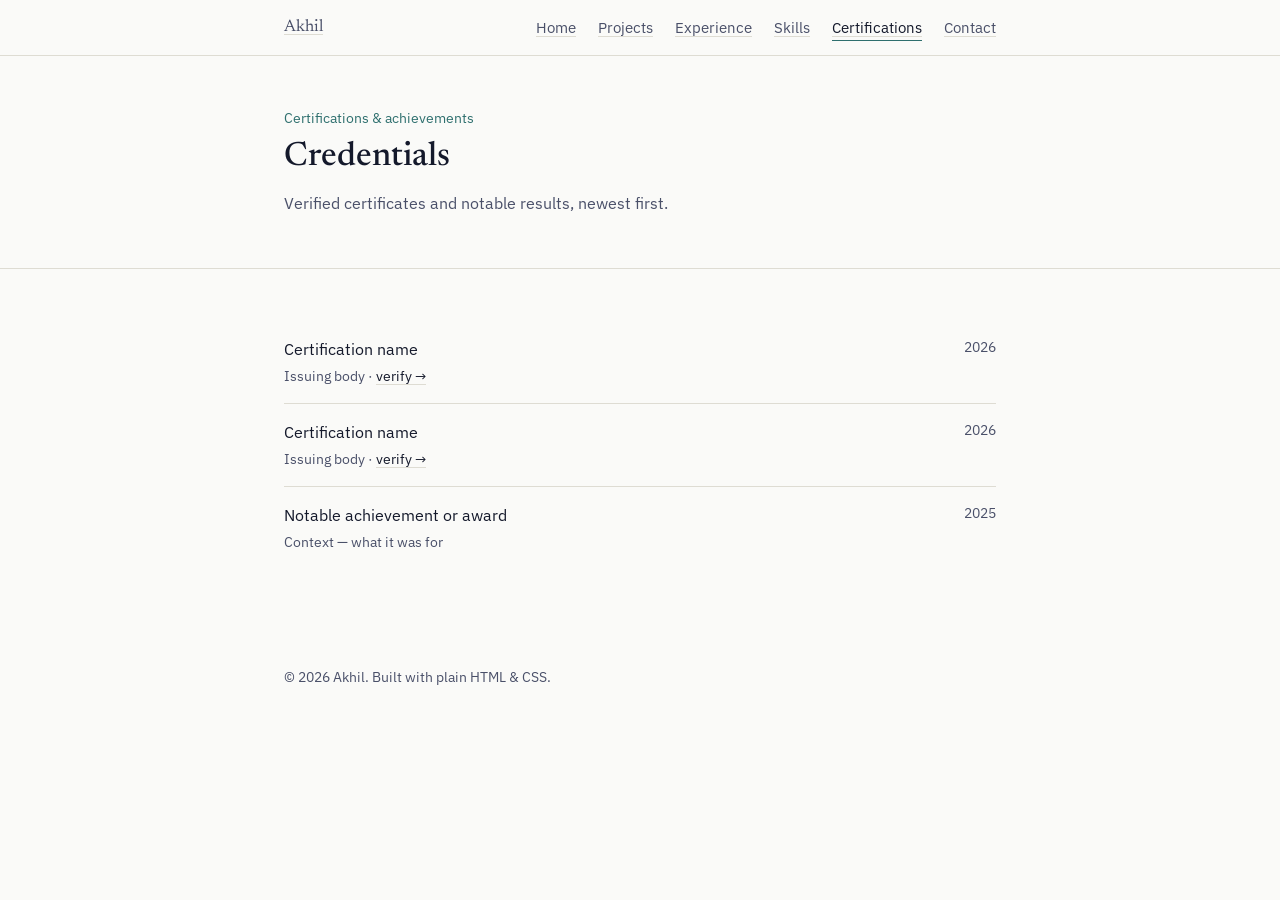
==== certifications.html @ d0b2041f "Add files via upload" ====
<!DOCTYPE html>
<html lang="en">
<head>
<meta charset="UTF-8">
<meta name="viewport" content="width=device-width, initial-scale=1.0">
<title>Certifications — Akhil</title>
<link rel="preconnect" href="https://fonts.googleapis.com">
<link rel="preconnect" href="https://fonts.gstatic.com" crossorigin>
<link href="https://fonts.googleapis.com/css2?family=Newsreader:ital,opsz,wght@0,6..72,400;0,6..72,500;0,6..72,600;1,6..72,400&family=IBM+Plex+Sans:wght@400;500;600&display=swap" rel="stylesheet">
<link rel="stylesheet" href="style.css">
</head>
<body>

<nav>
  <div class="wrap">
    <span class="name"><a href="index.html">Akhil</a></span>
    <ul>
      <li><a href="index.html">Home</a></li>
      <li><a href="projects.html">Projects</a></li>
      <li><a href="experience.html">Experience</a></li>
      <li><a href="skills.html">Skills</a></li>
      <li><a href="certifications.html" class="active">Certifications</a></li>
      <li><a href="contact.html">Contact</a></li>
    </ul>
  </div>
</nav>

<div class="page-head">
  <div class="wrap">
    <div class="eyebrow">Certifications & achievements</div>
    <h1>Credentials</h1>
    <p>Verified certificates and notable results, newest first.</p>
  </div>
</div>

<section>
  <div class="wrap">
    <ul class="cert-list">
      <li>
        <div>
          <div class="cert-name">Certification name</div>
          <div class="cert-issuer">Issuing body · <a href="#" target="_blank" rel="noopener">verify →</a></div>
        </div>
        <span class="cert-date">2026</span>
      </li>
      <li>
        <div>
          <div class="cert-name">Certification name</div>
          <div class="cert-issuer">Issuing body · <a href="#" target="_blank" rel="noopener">verify →</a></div>
        </div>
        <span class="cert-date">2026</span>
      </li>
      <li>
        <div>
          <div class="cert-name">Notable achievement or award</div>
          <div class="cert-issuer">Context — what it was for</div>
        </div>
        <span class="cert-date">2025</span>
      </li>
    </ul>
  </div>
</section>

<footer>
  <div class="wrap">
    <p>&copy; 2026 Akhil. Built with plain HTML & CSS.</p>
  </div>
</footer>

</body>
</html>
---- style.css ----
:root{
  --paper:#FAFAF8;
  --ink:#14192B;
  --ink-soft:#4A5069;
  --rule:#DEDCD3;
  --accent:#2E6F6E;
  --accent-soft:#E7F0EF;
  --max:760px;
}
*{box-sizing:border-box;}
html{scroll-behavior:smooth;}
body{
  margin:0;
  background:var(--paper);
  color:var(--ink);
  font-family:'IBM Plex Sans', system-ui, sans-serif;
  font-size:16px;
  line-height:1.6;
  -webkit-font-smoothing:antialiased;
}
h1,h2,h3{
  font-family:'Newsreader', Georgia, serif;
  font-weight:500;
  line-height:1.15;
  margin:0 0 0.4em;
  color:var(--ink);
}
a{color:var(--ink); text-decoration-color:var(--rule); text-underline-offset:3px;}
a:hover{text-decoration-color:var(--accent);}
.wrap{max-width:var(--max); margin:0 auto; padding:0 24px;}

/* nav */
nav{
  position:sticky; top:0; z-index:10;
  background:rgba(250,250,248,0.94);
  backdrop-filter:blur(6px);
  border-bottom:1px solid var(--rule);
}
nav .wrap{
  display:flex; align-items:center; justify-content:space-between;
  padding:14px 24px; flex-wrap:wrap; gap:10px;
}
nav .name{font-family:'Newsreader',serif; font-size:1.05rem;}
nav .name a{border-bottom:none;}
nav ul{list-style:none; display:flex; gap:22px; margin:0; padding:0; font-size:0.92rem;}
nav a{color:var(--ink-soft); border-bottom:1px solid transparent; padding-bottom:3px;}
nav a:hover{color:var(--ink);}
nav a.active{color:var(--ink); border-bottom-color:var(--accent);}

/* page header (non-home pages) */
.page-head{padding:52px 0 36px; border-bottom:1px solid var(--rule);}
.page-head .eyebrow{color:var(--accent); font-size:0.85rem; margin-bottom:8px;}
.page-head h1{font-size:2.1rem;}
.page-head p{max-width:56ch; color:var(--ink-soft); font-size:1.02rem; margin-top:10px;}

/* hero (home page) */
header.hero{padding:72px 0 56px; border-bottom:1px solid var(--rule);}
header.hero h1{font-size:2.5rem; max-width:12ch;}
header.hero p.pitch{max-width:54ch; color:var(--ink-soft); font-size:1.08rem; margin-top:14px;}
.links{display:flex; flex-wrap:wrap; gap:10px 18px; margin-top:26px; font-size:0.95rem;}
.links a{color:var(--ink); border-bottom:1px solid var(--rule); padding-bottom:2px;}
.btn{
  display:inline-block; margin-top:26px;
  padding:10px 18px;
  background:var(--ink); color:var(--paper);
  border-radius:2px; font-size:0.92rem; text-decoration:none;
}
.btn:hover{background:var(--accent); color:var(--paper);}
.btn-outline{
  display:inline-block; padding:9px 17px;
  border:1px solid var(--ink); border-radius:2px;
  font-size:0.92rem; text-decoration:none; color:var(--ink);
}
.btn-outline:hover{border-color:var(--accent); color:var(--accent);}

/* stat strip */
.stats{display:flex; gap:40px; margin-top:36px; flex-wrap:wrap;}
.stat b{display:block; font-family:'Newsreader',serif; font-size:1.6rem; font-weight:500;}
.stat span{color:var(--ink-soft); font-size:0.85rem;}

section{padding:52px 0; border-bottom:1px solid var(--rule);}
section:last-of-type{border-bottom:none;}
section h2{font-size:1.5rem; margin-bottom:26px;}
.section-foot{margin-top:30px;}

/* experience */
.role{margin-bottom:32px;}
.role:last-child{margin-bottom:0;}
.role-head{display:flex; justify-content:space-between; align-items:baseline; gap:12px; flex-wrap:wrap;}
.role-head h3{font-size:1.1rem; margin:0;}
.role-dates{color:var(--ink-soft); font-size:0.88rem; white-space:nowrap;}
.role-org{color:var(--accent); font-size:0.92rem; margin-top:2px;}
.role ul{margin:10px 0 0; padding-left:18px; color:var(--ink-soft); font-size:0.95rem;}
.role li{margin-bottom:5px;}

/* projects */
.project-grid{display:grid; grid-template-columns:1fr 1fr; gap:0 28px;}
.project{
  padding:20px 0 20px 18px;
  border-left:2px solid var(--rule);
  margin-bottom:8px;
}
.project:hover{border-left-color:var(--accent);}
.project h3{font-size:1.08rem; margin-bottom:6px;}
.project .role-dates{display:block; margin-bottom:6px;}
.project p{color:var(--ink-soft); font-size:0.95rem; margin:0 0 10px;}
.tags{display:flex; flex-wrap:wrap; gap:8px; margin-bottom:10px;}
.tag{font-size:0.78rem; color:var(--accent); background:var(--accent-soft); padding:3px 9px; border-radius:2px;}
.project-links{font-size:0.88rem; display:flex; gap:16px;}
@media (max-width:640px){ .project-grid{grid-template-columns:1fr;} }

/* skills */
.skill-cat{margin-bottom:34px;}
.skill-cat:last-child{margin-bottom:0;}
.skill-cat h3{font-size:1.02rem; margin-bottom:6px;}
.skill-cat .note{color:var(--ink-soft); font-size:0.92rem; margin:0 0 10px; max-width:60ch;}
.pill-row{display:flex; flex-wrap:wrap; gap:8px;}
.pill{font-size:0.85rem; border:1px solid var(--rule); padding:5px 12px; border-radius:2px; color:var(--ink);}

/* certifications */
.cert-list{list-style:none; margin:0; padding:0;}
.cert-list li{
  padding:16px 0; border-bottom:1px solid var(--rule);
  display:flex; justify-content:space-between; gap:16px; flex-wrap:wrap;
}
.cert-list li:last-child{border-bottom:none;}
.cert-list .cert-name{font-size:1rem;}
.cert-list .cert-issuer{color:var(--ink-soft); font-size:0.88rem; margin-top:2px;}
.cert-list .cert-date{color:var(--ink-soft); font-size:0.85rem; white-space:nowrap;}

/* contact */
.contact p{color:var(--ink-soft); max-width:48ch;}
.contact-grid{display:flex; gap:14px; flex-wrap:wrap; margin-top:22px;}

footer{padding:32px 0 60px; font-size:0.85rem; color:var(--ink-soft);}

::selection{background:var(--accent-soft);}
a:focus-visible, .btn:focus-visible, .btn-outline:focus-visible{outline:2px solid var(--accent); outline-offset:2px;}

@media (prefers-reduced-motion: reduce){
  html{scroll-behavior:auto;}
}
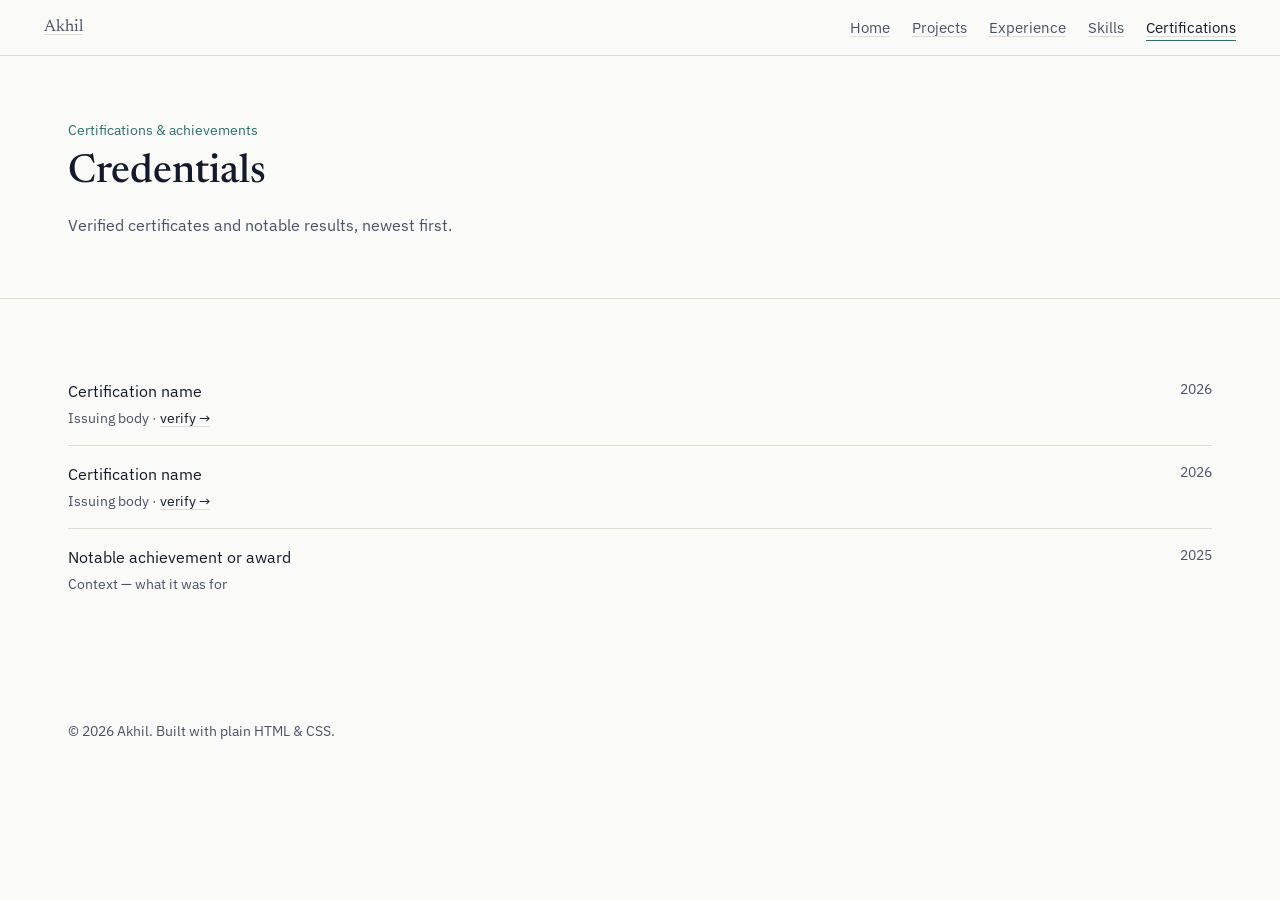
==== commit 2c051e9f: "Add files via upload" ====
--- a/certifications.html
+++ b/certifications.html
@@ -20,7 +20,6 @@
       <li><a href="experience.html">Experience</a></li>
       <li><a href="skills.html">Skills</a></li>
       <li><a href="certifications.html" class="active">Certifications</a></li>
-      <li><a href="contact.html">Contact</a></li>
     </ul>
   </div>
 </nav>
--- a/style.css
+++ b/style.css
@@ -5,7 +5,7 @@
   --rule:#DEDCD3;
   --accent:#2E6F6E;
   --accent-soft:#E7F0EF;
-  --max:760px;
+  --max:1240px;
 }
 *{box-sizing:border-box;}
 html{scroll-behavior:smooth;}
@@ -94,7 +94,7 @@
 .role li{margin-bottom:5px;}
 
 /* projects */
-.project-grid{display:grid; grid-template-columns:1fr 1fr; gap:0 28px;}
+.project-grid{display:grid; grid-template-columns:repeat(auto-fit, minmax(300px, 1fr)); gap:0 32px;}
 .project{
   padding:20px 0 20px 18px;
   border-left:2px solid var(--rule);
@@ -137,6 +137,15 @@
 ::selection{background:var(--accent-soft);}
 a:focus-visible, .btn:focus-visible, .btn-outline:focus-visible{outline:2px solid var(--accent); outline-offset:2px;}
 
+@media (min-width:900px){
+  .wrap{padding:0 48px;}
+  header.hero h1{font-size:3rem;}
+  header.hero{padding:88px 0 64px;}
+  .page-head{padding:64px 0 44px;}
+  .page-head h1{font-size:2.5rem;}
+  section{padding:64px 0;}
+}
+
 @media (prefers-reduced-motion: reduce){
   html{scroll-behavior:auto;}
 }
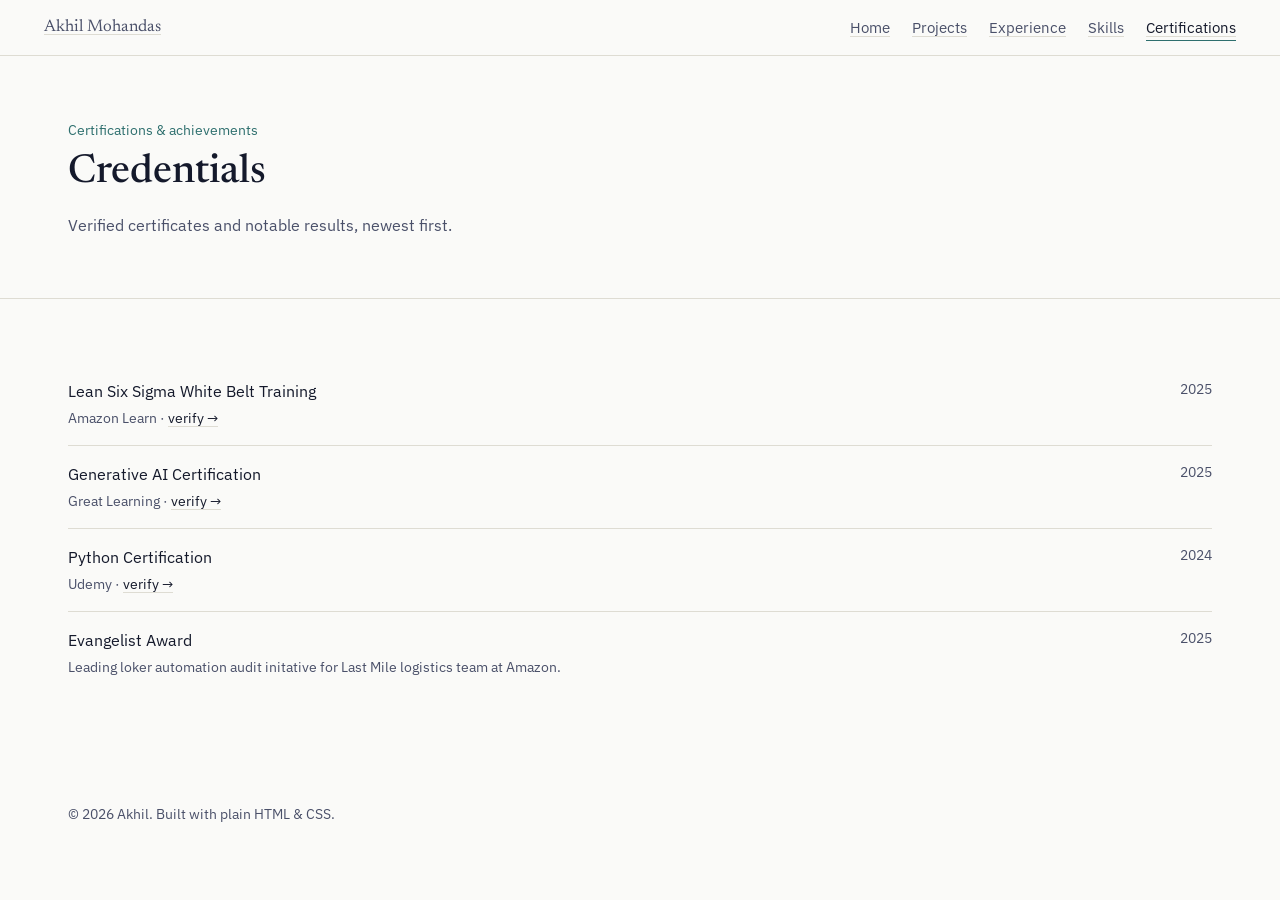
==== commit 795b3909: "Add files via upload" ====
--- a/certifications.html
+++ b/certifications.html
@@ -13,7 +13,7 @@
 
 <nav>
   <div class="wrap">
-    <span class="name"><a href="index.html">Akhil</a></span>
+    <span class="name"><a href="index.html">Akhil Mohandas</a></span>
     <ul>
       <li><a href="index.html">Home</a></li>
       <li><a href="projects.html">Projects</a></li>
@@ -37,22 +37,29 @@
     <ul class="cert-list">
       <li>
         <div>
-          <div class="cert-name">Certification name</div>
-          <div class="cert-issuer">Issuing body · <a href="#" target="_blank" rel="noopener">verify →</a></div>
+          <div class="cert-name">Lean Six Sigma White Belt Training</div>
+          <div class="cert-issuer">Amazon Learn · <a href="#" target="_blank" rel="noopener">verify →</a></div>
         </div>
-        <span class="cert-date">2026</span>
+        <span class="cert-date">2025</span>
       </li>
       <li>
         <div>
-          <div class="cert-name">Certification name</div>
-          <div class="cert-issuer">Issuing body · <a href="#" target="_blank" rel="noopener">verify →</a></div>
+          <div class="cert-name">Generative AI Certification</div>
+          <div class="cert-issuer">Great Learning · <a href="#" target="_blank" rel="noopener">verify →</a></div>
         </div>
-        <span class="cert-date">2026</span>
+        <span class="cert-date">2025</span>
       </li>
       <li>
         <div>
-          <div class="cert-name">Notable achievement or award</div>
-          <div class="cert-issuer">Context — what it was for</div>
+          <div class="cert-name">Python Certification</div>
+          <div class="cert-issuer">Udemy · <a href="#" target="_blank" rel="noopener">verify →</a></div>
+        </div>
+        <span class="cert-date">2024</span>
+      </li>
+      <li>
+        <div>
+          <div class="cert-name">Evangelist Award</div>
+          <div class="cert-issuer">Leading loker automation audit initative for Last Mile logistics team at Amazon.</div>
         </div>
         <span class="cert-date">2025</span>
       </li>
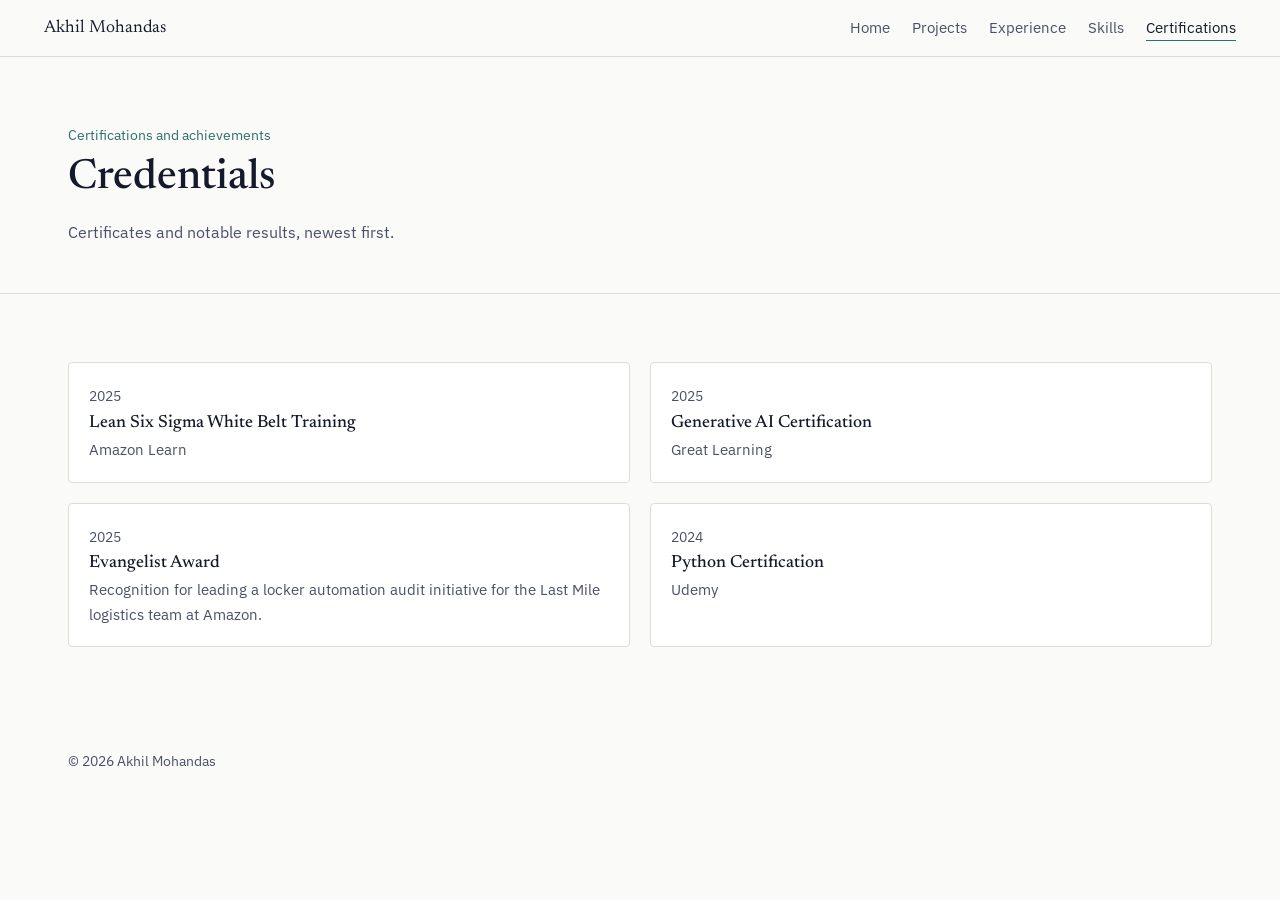
==== commit a3b0d2b1: "Add files via upload" ====
--- a/certifications.html
+++ b/certifications.html
@@ -3,7 +3,15 @@
 <head>
 <meta charset="UTF-8">
 <meta name="viewport" content="width=device-width, initial-scale=1.0">
-<title>Certifications — Akhil</title>
+<title>Certifications — Akhil Mohandas</title>
+<meta name="description" content="Certifications and achievements of Akhil Mohandas: Lean Six Sigma White Belt, Generative AI, Python, and an Evangelist Award for process automation.">
+<meta property="og:title" content="Certifications — Akhil Mohandas">
+<meta property="og:description" content="Certifications and achievements of Akhil Mohandas: Lean Six Sigma White Belt, Generative AI, Python, and an Evangelist Award for process automation.">
+<meta property="og:type" content="website">
+<meta property="og:url" content="https://amdas96.github.io/">
+<!-- Optional: add a 1200x630 .jpg/.png and uncomment so LinkedIn shows a preview image -->
+<!-- <meta property="og:image" content="https://amdas96.github.io/assets/og-image.jpg"> -->
+<link rel="icon" type="image/svg+xml" href="assets/favicon.svg">
 <link rel="preconnect" href="https://fonts.googleapis.com">
 <link rel="preconnect" href="https://fonts.gstatic.com" crossorigin>
 <link href="https://fonts.googleapis.com/css2?family=Newsreader:ital,opsz,wght@0,6..72,400;0,6..72,500;0,6..72,600;1,6..72,400&family=IBM+Plex+Sans:wght@400;500;600&display=swap" rel="stylesheet">
@@ -26,50 +34,50 @@
 
 <div class="page-head">
   <div class="wrap">
-    <div class="eyebrow">Certifications & achievements</div>
+    <p class="eyebrow">Certifications and achievements</p>
     <h1>Credentials</h1>
-    <p>Verified certificates and notable results, newest first.</p>
+    <p class="sub">Certificates and notable results, newest first.</p>
   </div>
 </div>
 
 <section>
   <div class="wrap">
-    <ul class="cert-list">
-      <li>
-        <div>
-          <div class="cert-name">Lean Six Sigma White Belt Training</div>
-          <div class="cert-issuer">Amazon Learn · <a href="#" target="_blank" rel="noopener">verify →</a></div>
-        </div>
+    <div class="cert-grid">
+
+      <!-- To add a credential link, paste this line under the issuer:
+           <a class="cert-link" href="YOUR-CREDENTIAL-URL" target="_blank" rel="noopener">Verify credential →</a>
+           Only add it when you have a real URL. -->
+      <div class="cert">
         <span class="cert-date">2025</span>
-      </li>
-      <li>
-        <div>
-          <div class="cert-name">Generative AI Certification</div>
-          <div class="cert-issuer">Great Learning · <a href="#" target="_blank" rel="noopener">verify →</a></div>
-        </div>
+        <h3>Lean Six Sigma White Belt Training</h3>
+        <p class="cert-issuer">Amazon Learn</p>
+      </div>
+
+      <div class="cert">
         <span class="cert-date">2025</span>
-      </li>
-      <li>
-        <div>
-          <div class="cert-name">Python Certification</div>
-          <div class="cert-issuer">Udemy · <a href="#" target="_blank" rel="noopener">verify →</a></div>
-        </div>
+        <h3>Generative AI Certification</h3>
+        <p class="cert-issuer">Great Learning</p>
+      </div>
+
+      <div class="cert">
+        <span class="cert-date">2025</span>
+        <h3>Evangelist Award</h3>
+        <p class="cert-issuer">Recognition for leading a locker automation audit initiative for the Last Mile logistics team at Amazon.</p>
+      </div>
+
+      <div class="cert">
         <span class="cert-date">2024</span>
-      </li>
-      <li>
-        <div>
-          <div class="cert-name">Evangelist Award</div>
-          <div class="cert-issuer">Leading loker automation audit initative for Last Mile logistics team at Amazon.</div>
-        </div>
-        <span class="cert-date">2025</span>
-      </li>
-    </ul>
+        <h3>Python Certification</h3>
+        <p class="cert-issuer">Udemy</p>
+      </div>
+
+    </div>
   </div>
 </section>
 
 <footer>
   <div class="wrap">
-    <p>&copy; 2026 Akhil. Built with plain HTML & CSS.</p>
+    <p>&copy; 2026 Akhil Mohandas</p>
   </div>
 </footer>
 
--- a/style.css
+++ b/style.css
@@ -1,151 +1,196 @@
+/* ============ 1. DESIGN TOKENS (change colors / sizes here, all pages update) ============ */
 :root{
-  --paper:#FAFAF8;
-  --ink:#14192B;
-  --ink-soft:#4A5069;
-  --rule:#DEDCD3;
-  --accent:#2E6F6E;
-  --accent-soft:#E7F0EF;
-  --max:1240px;
+  --paper:#FAFAF8;            /* page background */
+  --paper-glass:rgba(250,250,248,0.94); /* sticky nav background: keep close to --paper */
+  --surface:#FFFFFF;          /* cards */
+  --ink:#14192B;              /* main text */
+  --ink-soft:#4A5069;         /* secondary text */
+  --rule:#DEDCD3;             /* thin borders */
+  --accent:#2E6F6E;           /* links, highlights */
+  --accent-soft:#E7F0EF;      /* tag / thumbnail background */
+  --max:1240px;               /* content width on large screens */
+
+  --text-sm:0.85rem;          /* meta: dates, tags, captions, footer */
+  --text-md:0.95rem;          /* body copy, bullets, descriptions */
+  --text-lg:1.1rem;           /* card / role / skill headings */
 }
+
+/* ============ 2. BASE ============ */
 *{box-sizing:border-box;}
 html{scroll-behavior:smooth;}
 body{
-  margin:0;
-  background:var(--paper);
-  color:var(--ink);
+  margin:0; background:var(--paper); color:var(--ink);
   font-family:'IBM Plex Sans', system-ui, sans-serif;
-  font-size:16px;
-  line-height:1.6;
-  -webkit-font-smoothing:antialiased;
+  font-size:16px; line-height:1.6; -webkit-font-smoothing:antialiased;
 }
 h1,h2,h3{
-  font-family:'Newsreader', Georgia, serif;
-  font-weight:500;
-  line-height:1.15;
-  margin:0 0 0.4em;
-  color:var(--ink);
+  font-family:'Newsreader', Georgia, serif; font-weight:500;
+  line-height:1.15; margin:0 0 0.4em; color:var(--ink);
 }
+h2{font-size:1.6rem; margin-bottom:26px;}
+h3{font-size:var(--text-lg);}
 a{color:var(--ink); text-decoration-color:var(--rule); text-underline-offset:3px;}
 a:hover{text-decoration-color:var(--accent);}
+strong{font-weight:600; color:var(--ink);}
+em{font-style:italic;}
 .wrap{max-width:var(--max); margin:0 auto; padding:0 24px;}
+.eyebrow{color:var(--accent); font-size:var(--text-sm); margin:0 0 8px;}
+.lede{max-width:62ch; color:var(--ink-soft); font-size:1.02rem;}
+::selection{background:var(--accent-soft);}
+a:focus-visible,.btn:focus-visible,.btn-outline:focus-visible{outline:2px solid var(--accent); outline-offset:2px;}
 
-/* nav */
+/* ============ 3. NAV ============ */
 nav{
   position:sticky; top:0; z-index:10;
-  background:rgba(250,250,248,0.94);
-  backdrop-filter:blur(6px);
+  background:var(--paper-glass); backdrop-filter:blur(6px);
   border-bottom:1px solid var(--rule);
 }
-nav .wrap{
-  display:flex; align-items:center; justify-content:space-between;
-  padding:14px 24px; flex-wrap:wrap; gap:10px;
+nav .wrap{display:flex; align-items:center; justify-content:space-between; padding:14px 24px; flex-wrap:wrap; gap:10px;}
+nav .name{font-family:'Newsreader',serif; font-size:var(--text-lg);}
+nav .name a{text-decoration:none;}
+nav ul{list-style:none; display:flex; gap:22px; margin:0; padding:0; font-size:0.92rem;}
+nav ul a{color:var(--ink-soft); text-decoration:none; border-bottom:1px solid transparent; padding-bottom:3px;}
+nav ul a:hover{color:var(--ink);}
+nav ul a.active{color:var(--ink); border-bottom-color:var(--accent);}
+
+/* ============ 4. BUTTONS ============ */
+.btn,.btn-outline,.btn-invert,.btn-outline-invert{
+  display:inline-block; padding:10px 18px; border-radius:2px;
+  font-size:0.92rem; text-decoration:none; border:1px solid var(--ink);
 }
-nav .name{font-family:'Newsreader',serif; font-size:1.05rem;}
-nav .name a{border-bottom:none;}
-nav ul{list-style:none; display:flex; gap:22px; margin:0; padding:0; font-size:0.92rem;}
-nav a{color:var(--ink-soft); border-bottom:1px solid transparent; padding-bottom:3px;}
-nav a:hover{color:var(--ink);}
-nav a.active{color:var(--ink); border-bottom-color:var(--accent);}
+.btn{background:var(--ink); color:var(--paper);}
+.btn:hover{background:var(--accent); border-color:var(--accent); color:var(--paper);}
+.btn-outline{background:transparent; color:var(--ink);}
+.btn-outline:hover{border-color:var(--accent); color:var(--accent);}
+.btn-invert{background:var(--paper); color:var(--ink); border-color:var(--paper);}
+.btn-invert:hover{background:var(--accent-soft);}
+.btn-outline-invert{background:transparent; color:var(--paper); border-color:var(--paper);}
+.btn-outline-invert:hover{background:rgba(255,255,255,0.12);}
+.cta-row{display:flex; gap:12px; flex-wrap:wrap; margin-top:28px;}
 
-/* page header (non-home pages) */
-.page-head{padding:52px 0 36px; border-bottom:1px solid var(--rule);}
-.page-head .eyebrow{color:var(--accent); font-size:0.85rem; margin-bottom:8px;}
-.page-head h1{font-size:2.1rem;}
-.page-head p{max-width:56ch; color:var(--ink-soft); font-size:1.02rem; margin-top:10px;}
+/* ============ 5. HERO (home) ============ */
+header.hero{padding:72px 0 56px; border-bottom:1px solid var(--rule);}
+.hero-grid{display:grid; grid-template-columns:1.4fr 1fr; gap:56px; align-items:center;}
+header.hero h1{font-size:2.6rem; max-width:20ch;}
+.pitch{max-width:56ch; color:var(--ink-soft); font-size:1.08rem; margin-top:14px;}
+.links{display:flex; flex-wrap:wrap; gap:10px 20px; margin-top:22px; font-size:var(--text-md);}
+.links a{border-bottom:1px solid var(--rule); text-decoration:none; padding-bottom:2px;}
+.links a:hover{border-bottom-color:var(--accent);}
+.hero-photo{
+  width:100%; max-width:360px; aspect-ratio:1/1; object-fit:cover;
+  border-radius:4px; border:1px solid var(--rule); justify-self:end; display:block;
+}
+.metrics{display:grid; grid-template-columns:repeat(3,1fr); gap:32px; margin-top:52px;}
+.metric{border-top:2px solid var(--accent); padding-top:14px;}
+.metric b{display:block; font-family:'Newsreader',serif; font-size:2.3rem; font-weight:500; line-height:1.1;}
+.metric span{display:block; margin-top:4px; font-size:var(--text-sm); color:var(--ink-soft); max-width:34ch;}
+.metric-note{font-size:var(--text-sm); color:var(--ink-soft); margin:16px 0 0;}
 
-/* hero (home page) */
-header.hero{padding:72px 0 56px; border-bottom:1px solid var(--rule);}
-header.hero h1{font-size:2.5rem; max-width:12ch;}
-header.hero p.pitch{max-width:54ch; color:var(--ink-soft); font-size:1.08rem; margin-top:14px;}
-.links{display:flex; flex-wrap:wrap; gap:10px 18px; margin-top:26px; font-size:0.95rem;}
-.links a{color:var(--ink); border-bottom:1px solid var(--rule); padding-bottom:2px;}
-.btn{
-  display:inline-block; margin-top:26px;
-  padding:10px 18px;
-  background:var(--ink); color:var(--paper);
-  border-radius:2px; font-size:0.92rem; text-decoration:none;
+/* ============ 6. PAGE HEADER (inner pages) ============ */
+.page-head{padding:56px 0 40px; border-bottom:1px solid var(--rule);}
+.page-head h1{font-size:2.2rem;}
+.page-head p.sub{max-width:58ch; color:var(--ink-soft); font-size:1.02rem; margin:10px 0 0;}
+.page-head .cta-row{margin-top:20px;}
+
+/* ============ 7. SECTIONS ============ */
+section{padding:56px 0; border-bottom:1px solid var(--rule);}
+section:last-of-type{border-bottom:none;}
+.split{display:grid; grid-template-columns:1fr 2fr; gap:48px;}
+.split p{margin:0 0 14px; color:var(--ink-soft); max-width:66ch;}
+.section-foot{margin-top:28px;}
+
+/* ============ 8. CARDS (projects) ============ */
+.card-grid{display:grid; grid-template-columns:repeat(2,1fr); gap:32px;}
+.card-grid.three{grid-template-columns:repeat(3,1fr);}
+.card{
+  background:var(--surface); border:1px solid var(--rule); border-radius:4px;
+  overflow:hidden; display:flex; flex-direction:column; transition:border-color .15s;
 }
-.btn:hover{background:var(--accent); color:var(--paper);}
-.btn-outline{
-  display:inline-block; padding:9px 17px;
-  border:1px solid var(--ink); border-radius:2px;
-  font-size:0.92rem; text-decoration:none; color:var(--ink);
+.card:hover{border-color:var(--accent);}
+.card-thumb{width:100%; aspect-ratio:16/10; object-fit:cover; display:block; border-bottom:1px solid var(--rule); background:var(--accent-soft);}
+.card-body{padding:20px; display:flex; flex-direction:column; flex:1;}
+.card h3{margin-bottom:2px;}
+.card .meta{font-size:var(--text-sm); color:var(--ink-soft); margin-bottom:10px;}
+.card p{font-size:var(--text-md); color:var(--ink-soft); margin:0 0 14px;}
+.card .tags{margin-bottom:14px;}
+.card .card-links{margin-top:auto; font-size:var(--text-sm); display:flex; gap:18px; flex-wrap:wrap;}
+.card.soon{border-style:dashed; background:transparent;}
+.card.soon .card-body{justify-content:center; min-height:220px;}
+.tags{display:flex; flex-wrap:wrap; gap:8px;}
+.tag{font-size:var(--text-sm); color:var(--accent); background:var(--accent-soft); padding:3px 10px; border-radius:2px;}
+
+/* ============ 9. TOOLS / SKILLS ============ */
+.tile-grid{display:grid; grid-template-columns:repeat(auto-fill,minmax(150px,1fr)); gap:12px;}
+.tile{
+  background:var(--surface); border:1px solid var(--rule); border-radius:4px;
+  padding:18px 12px; text-align:center; font-size:var(--text-md);
 }
-.btn-outline:hover{border-color:var(--accent); color:var(--accent);}
+.skill-grid{display:grid; grid-template-columns:repeat(2,1fr); gap:44px 56px;}
+.skill-cat h3{margin-bottom:6px;}
+.skill-cat .note{color:var(--ink-soft); font-size:var(--text-md); margin:0 0 12px; max-width:56ch;}
+.pill-row{display:flex; flex-wrap:wrap; gap:8px;}
+.pill{font-size:var(--text-sm); background:var(--surface); border:1px solid var(--rule); padding:5px 12px; border-radius:2px;}
 
-/* stat strip */
-.stats{display:flex; gap:40px; margin-top:36px; flex-wrap:wrap;}
-.stat b{display:block; font-family:'Newsreader',serif; font-size:1.6rem; font-weight:500;}
-.stat span{color:var(--ink-soft); font-size:0.85rem;}
+/* ============ 10. EXPERIENCE / EDUCATION ============ */
+.timeline-title{margin-bottom:6px;}
+.role{display:grid; grid-template-columns:220px 1fr; gap:32px; padding:28px 0; border-top:1px solid var(--rule);}
+.role:first-of-type{border-top:none; padding-top:12px;}
+.role-meta .role-dates{font-size:var(--text-sm); color:var(--ink-soft); display:block;}
+.role-meta .role-org{color:var(--accent); font-size:var(--text-md); margin-top:2px;}
+.role h3{margin-bottom:8px;}
+.role ul{margin:0; padding-left:18px; color:var(--ink-soft); font-size:var(--text-md);}
+.role li{margin-bottom:6px;}
+.block-gap{margin-top:56px;}
 
-section{padding:52px 0; border-bottom:1px solid var(--rule);}
-section:last-of-type{border-bottom:none;}
-section h2{font-size:1.5rem; margin-bottom:26px;}
-.section-foot{margin-top:30px;}
+/* ============ 11. CERTIFICATIONS ============ */
+.cert-grid{display:grid; grid-template-columns:repeat(2,1fr); gap:20px;}
+.cert{background:var(--surface); border:1px solid var(--rule); border-radius:4px; padding:20px;}
+.cert .cert-date{font-size:var(--text-sm); color:var(--ink-soft);}
+.cert h3{margin:4px 0 4px;}
+.cert .cert-issuer{font-size:var(--text-md); color:var(--ink-soft); margin:0;}
+.cert .cert-link{font-size:var(--text-sm); margin-top:10px; display:inline-block;}
 
-/* experience */
-.role{margin-bottom:32px;}
-.role:last-child{margin-bottom:0;}
-.role-head{display:flex; justify-content:space-between; align-items:baseline; gap:12px; flex-wrap:wrap;}
-.role-head h3{font-size:1.1rem; margin:0;}
-.role-dates{color:var(--ink-soft); font-size:0.88rem; white-space:nowrap;}
-.role-org{color:var(--accent); font-size:0.92rem; margin-top:2px;}
-.role ul{margin:10px 0 0; padding-left:18px; color:var(--ink-soft); font-size:0.95rem;}
-.role li{margin-bottom:5px;}
+/* ============ 12. CONTACT PANEL ============ */
+.contact-panel{background:var(--ink); color:var(--paper); padding:52px; border-radius:4px;}
+.contact-panel h2{color:var(--paper); margin-bottom:10px;}
+.contact-panel p{color:#C9CDDB; max-width:52ch; margin:0;}
+.contact-panel .cta-row{margin-top:24px;}
 
-/* projects */
-.project-grid{display:grid; grid-template-columns:repeat(auto-fit, minmax(300px, 1fr)); gap:0 32px;}
-.project{
-  padding:20px 0 20px 18px;
-  border-left:2px solid var(--rule);
-  margin-bottom:8px;
-}
-.project:hover{border-left-color:var(--accent);}
-.project h3{font-size:1.08rem; margin-bottom:6px;}
-.project .role-dates{display:block; margin-bottom:6px;}
-.project p{color:var(--ink-soft); font-size:0.95rem; margin:0 0 10px;}
-.tags{display:flex; flex-wrap:wrap; gap:8px; margin-bottom:10px;}
-.tag{font-size:0.78rem; color:var(--accent); background:var(--accent-soft); padding:3px 9px; border-radius:2px;}
-.project-links{font-size:0.88rem; display:flex; gap:16px;}
-@media (max-width:640px){ .project-grid{grid-template-columns:1fr;} }
+/* ============ 13. CASE-STUDY TEMPLATE ============ */
+.case h2{font-size:1.3rem; margin-top:40px;}
+.case p, .case li{color:var(--ink-soft); max-width:68ch; font-size:var(--text-md);}
+.case .case-img{width:100%; max-width:900px; border:1px solid var(--rule); border-radius:4px; margin-top:12px;}
 
-/* skills */
-.skill-cat{margin-bottom:34px;}
-.skill-cat:last-child{margin-bottom:0;}
-.skill-cat h3{font-size:1.02rem; margin-bottom:6px;}
-.skill-cat .note{color:var(--ink-soft); font-size:0.92rem; margin:0 0 10px; max-width:60ch;}
-.pill-row{display:flex; flex-wrap:wrap; gap:8px;}
-.pill{font-size:0.85rem; border:1px solid var(--rule); padding:5px 12px; border-radius:2px; color:var(--ink);}
+/* ============ 14. FOOTER ============ */
+footer{padding:36px 0 60px; font-size:var(--text-sm); color:var(--ink-soft);}
+footer p{margin:0;}
 
-/* certifications */
-.cert-list{list-style:none; margin:0; padding:0;}
-.cert-list li{
-  padding:16px 0; border-bottom:1px solid var(--rule);
-  display:flex; justify-content:space-between; gap:16px; flex-wrap:wrap;
-}
-.cert-list li:last-child{border-bottom:none;}
-.cert-list .cert-name{font-size:1rem;}
-.cert-list .cert-issuer{color:var(--ink-soft); font-size:0.88rem; margin-top:2px;}
-.cert-list .cert-date{color:var(--ink-soft); font-size:0.85rem; white-space:nowrap;}
-
-/* contact */
-.contact p{color:var(--ink-soft); max-width:48ch;}
-.contact-grid{display:flex; gap:14px; flex-wrap:wrap; margin-top:22px;}
-
-footer{padding:32px 0 60px; font-size:0.85rem; color:var(--ink-soft);}
-
-::selection{background:var(--accent-soft);}
-a:focus-visible, .btn:focus-visible, .btn-outline:focus-visible{outline:2px solid var(--accent); outline-offset:2px;}
-
+/* ============ 15. RESPONSIVE ============ */
 @media (min-width:900px){
   .wrap{padding:0 48px;}
+  header.hero{padding:88px 0 64px;}
   header.hero h1{font-size:3rem;}
-  header.hero{padding:88px 0 64px;}
-  .page-head{padding:64px 0 44px;}
-  .page-head h1{font-size:2.5rem;}
-  section{padding:64px 0;}
+  .page-head{padding:68px 0 48px;}
+  .page-head h1{font-size:2.6rem;}
+  section{padding:68px 0;}
 }
-
+@media (max-width:900px){
+  .hero-grid{grid-template-columns:1fr; gap:32px;}
+  .hero-photo{justify-self:start; max-width:240px;}
+  .split{grid-template-columns:1fr; gap:8px;}
+  .card-grid.three{grid-template-columns:repeat(2,1fr);}
+}
+@media (max-width:700px){
+  .role{grid-template-columns:1fr; gap:8px;}
+  .skill-grid,.cert-grid{grid-template-columns:1fr;}
+  .metrics{grid-template-columns:1fr; gap:22px;}
+  .contact-panel{padding:32px 24px;}
+}
+@media (max-width:640px){
+  .card-grid,.card-grid.three{grid-template-columns:1fr;}
+  nav ul{gap:14px; font-size:var(--text-sm);}
+}
 @media (prefers-reduced-motion: reduce){
   html{scroll-behavior:auto;}
+  .card{transition:none;}
 }
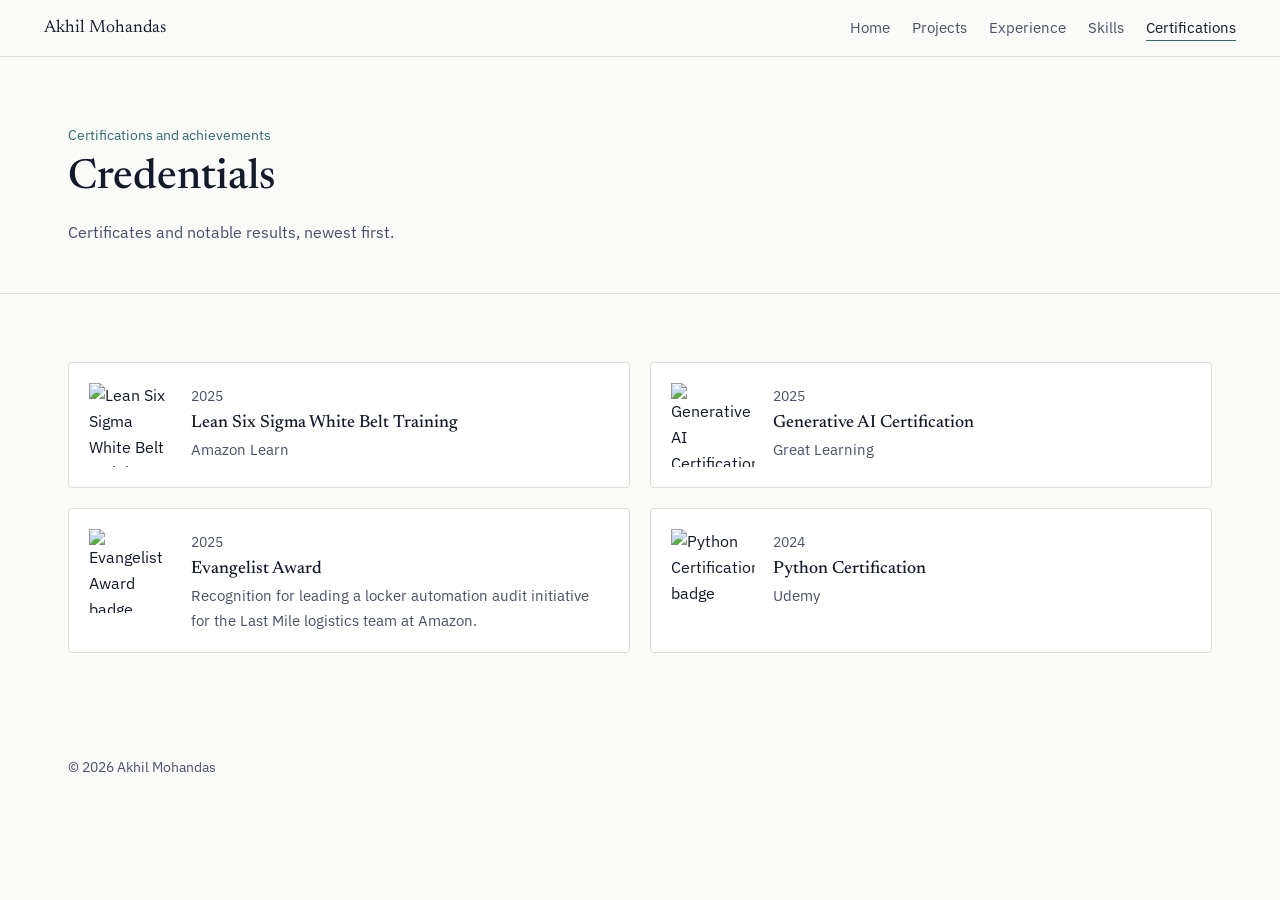
==== commit 0bd906c3: "Add files via upload" ====
--- a/certifications.html
+++ b/certifications.html
@@ -9,8 +9,8 @@
 <meta property="og:description" content="Certifications and achievements of Akhil Mohandas: Lean Six Sigma White Belt, Generative AI, Python, and an Evangelist Award for process automation.">
 <meta property="og:type" content="website">
 <meta property="og:url" content="https://amdas96.github.io/">
-<!-- Optional: add a 1200x630 .jpg/.png and uncomment so LinkedIn shows a preview image -->
-<!-- <meta property="og:image" content="https://amdas96.github.io/assets/og-image.jpg"> -->
+<meta property="og:image" content="https://amdas96.github.io/assets/og-image.png">
+<meta name="twitter:card" content="summary_large_image">
 <link rel="icon" type="image/svg+xml" href="assets/favicon.svg">
 <link rel="preconnect" href="https://fonts.googleapis.com">
 <link rel="preconnect" href="https://fonts.gstatic.com" crossorigin>
@@ -48,27 +48,39 @@
            <a class="cert-link" href="YOUR-CREDENTIAL-URL" target="_blank" rel="noopener">Verify credential →</a>
            Only add it when you have a real URL. -->
       <div class="cert">
-        <span class="cert-date">2025</span>
-        <h3>Lean Six Sigma White Belt Training</h3>
-        <p class="cert-issuer">Amazon Learn</p>
+        <img class="cert-badge" src="assets/badge-lean-six-sigma.svg" alt="Lean Six Sigma White Belt Training badge">
+        <div>
+          <span class="cert-date">2025</span>
+          <h3>Lean Six Sigma White Belt Training</h3>
+          <p class="cert-issuer">Amazon Learn</p>
+        </div>
       </div>
 
       <div class="cert">
-        <span class="cert-date">2025</span>
-        <h3>Generative AI Certification</h3>
-        <p class="cert-issuer">Great Learning</p>
+        <img class="cert-badge" src="assets/badge-generative-ai.svg" alt="Generative AI Certification badge">
+        <div>
+          <span class="cert-date">2025</span>
+          <h3>Generative AI Certification</h3>
+          <p class="cert-issuer">Great Learning</p>
+        </div>
       </div>
 
       <div class="cert">
-        <span class="cert-date">2025</span>
-        <h3>Evangelist Award</h3>
-        <p class="cert-issuer">Recognition for leading a locker automation audit initiative for the Last Mile logistics team at Amazon.</p>
+        <img class="cert-badge" src="assets/badge-evangelist-award.svg" alt="Evangelist Award badge">
+        <div>
+          <span class="cert-date">2025</span>
+          <h3>Evangelist Award</h3>
+          <p class="cert-issuer">Recognition for leading a locker automation audit initiative for the Last Mile logistics team at Amazon.</p>
+        </div>
       </div>
 
       <div class="cert">
-        <span class="cert-date">2024</span>
-        <h3>Python Certification</h3>
-        <p class="cert-issuer">Udemy</p>
+        <img class="cert-badge" src="assets/badge-python.svg" alt="Python Certification badge">
+        <div>
+          <span class="cert-date">2024</span>
+          <h3>Python Certification</h3>
+          <p class="cert-issuer">Udemy</p>
+        </div>
       </div>
 
     </div>
--- a/style.css
+++ b/style.css
@@ -78,7 +78,7 @@
 .links a:hover{border-bottom-color:var(--accent);}
 .hero-photo{
   width:100%; max-width:360px; aspect-ratio:1/1; object-fit:cover;
-  border-radius:4px; border:1px solid var(--rule); justify-self:end; display:block;
+  justify-self:end; display:block;
 }
 .metrics{display:grid; grid-template-columns:repeat(3,1fr); gap:32px; margin-top:52px;}
 .metric{border-top:2px solid var(--accent); padding-top:14px;}
@@ -98,6 +98,7 @@
 .split{display:grid; grid-template-columns:1fr 2fr; gap:48px;}
 .split p{margin:0 0 14px; color:var(--ink-soft); max-width:66ch;}
 .section-foot{margin-top:28px;}
+.illus{width:100%; max-width:760px; height:auto; display:block; margin-top:28px;}
 
 /* ============ 8. CARDS (projects) ============ */
 .card-grid{display:grid; grid-template-columns:repeat(2,1fr); gap:32px;}
@@ -144,7 +145,8 @@
 
 /* ============ 11. CERTIFICATIONS ============ */
 .cert-grid{display:grid; grid-template-columns:repeat(2,1fr); gap:20px;}
-.cert{background:var(--surface); border:1px solid var(--rule); border-radius:4px; padding:20px;}
+.cert{background:var(--surface); border:1px solid var(--rule); border-radius:4px; padding:20px; display:flex; gap:18px; align-items:flex-start;}
+.cert-badge{width:84px; height:84px; flex:none;}
 .cert .cert-date{font-size:var(--text-sm); color:var(--ink-soft);}
 .cert h3{margin:4px 0 4px;}
 .cert .cert-issuer{font-size:var(--text-md); color:var(--ink-soft); margin:0;}
